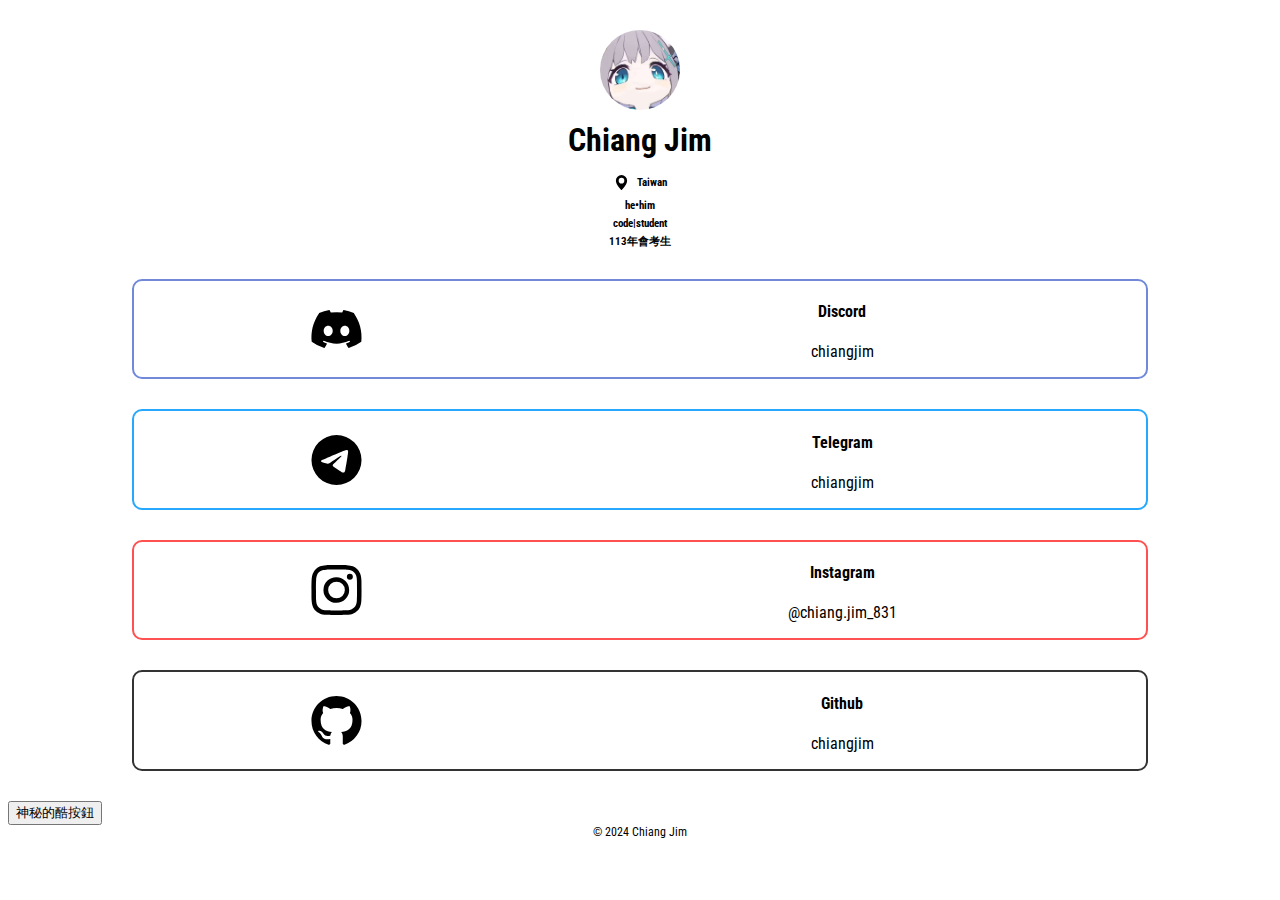
==== index.html @ 795166f2 "Update index.html" ====
<!DOCTYPE html>
<html lang="zh-Hant-TW">
    <head>
        <meta charset="utf-8">
        <meta name="viewport" content="width=device-width, initial-scale=1">
        <meta name="author" content="Chiang Jim">
        <meta name="keywords" content="Chiang Jim, Linktree">
        <meta property="og:title" content="Chiang Jim's Linktree">
        <meta name="og:description" content="Just a Linktree Web">
        <meta property="og:image" content="https://cdn.discordapp.com/avatars/627475236379557888/da6910cf0487740dc48dcf56c5064a41.png?size=2048&quality=lossless">
        <meta property="og:image:width" content="250">
        <meta property="og:image:height" content="250">
        <meta name="theme-color" content="#0080FF">
        <link rel="icon" href="./static/img/avatar.jpg" type="image/jpeg">
        <title>Chiang Jim's Linktree</title>
        <link rel="preconnect" href="https://fonts.googleapis.com">
<link rel="preconnect" href="https://fonts.gstatic.com" crossorigin>
<link href="https://fonts.googleapis.com/css2?family=Roboto+Condensed:wght@100&display=swap" rel="stylesheet">
        <link rel="stylesheet" href="./static/style.css">
    </head>
    <body>
        <div id=avatarandname>
            <img id="avatar" src="./static/img/avatar.jpg" alt="Chiang Jim's avatar">
            <h1>Chiang Jim</h1>
        </div>

        <div id=location>
                <img src="./static/img/icon/point.svg">
                <h6>Taiwan</h6>
        </div>

        <div id="introduction">
            <h6>he•him</h6>
            <h6>code|student</h6>
            <h6>113年會考生</h6>
        </div>

        <div class="card" id="discord-box">
            <img src="./static/img/icon/discord.svg">
            <div>
                <h4>Discord</h4>
                <p>chiangjim</p>
            </div>
        </div>

        <a href="https://t.me/chiangjim" target="_blank">
        <div class="card" id="telegram-box">
            <img src="./static/img/icon/telegram.svg">
            <div>
                <h4>Telegram</h4>
                <p>chiangjim</p>
            </div>
        </div>
        </a>

        <a href="https://www.instagram.com/chiang.jim_831?igsh=Ym45dGF2M2g0aTIx" target="_blank">
        <div class="card" id="instagram-box">
            <img src="./static/img/icon/instagram.svg">
            <div>
                <h4>Instagram</h4>
                <p>@chiang.jim_831</p>
            </div>
        </div>
        </a>

        <a href="https://github.com/chiangjim" target="_blank">
        <div class="card" id="github-box">
            <img src="./static/img/icon/github.svg">
            <div>
                <h4>Github</h4>
                <p>chiangjim</p>
            </div>
        </div>
        </a>
        <button onclick="location.href = 'https://potionbot.tk/rolling/owo';" >
            神秘的酷按鈕
        </button>

        <footer>
            &copy 2024 Chiang Jim
        </footer>

    </body>
</html>
---- static/style.css ----
body {
    font-family: 'Roboto Condensed', sans-serif;
}

footer {
    display: flex;
    flex-direction: row;
    justify-content: center;
    margin-top:auto;
    font-size:12px;
}

a:hover, a:visited, a:link, a:active, a:focus {
  text-decoration: none;
  color:black;
  outline:none;
}

a:hover {
  opacity: 0.6;
}

#avatarandname{
    display: flex;
    flex-direction: column;
    align-items: center;
    justify-content: center;
    margin-bottom: -30px;
    margin-top: 30px;
}

#avatarandname img {
    width: 80px;
    height: 80px;
    border-radius: 100%;
    margin-bottom: -10px;
}

#introduction {
    display: flex;
    flex-direction: column;
    align-items: center;
    justify-content: center;
    margin-bottom: 50px;
}

#introduction h6 {
    margin-bottom: -20px;
}

#location {
    display: flex;
    align-items: center;
    justify-content: center;
    margin-bottom: -40px;
}

#location img {
    margin-right: 8px;
    width: 15px;
    height: 15px;
}

#telegram-box {
  border: 2px solid #26a8ff;
}

#telegram-box:active {
  background-color: #26a8ff;
  color: white;
}

#instagram-box{
  border: 2px solid #FF5151;
}

#instagram-box img{
    padding-right: -10px;
}

#instagram-box:active {
  background-color: #FF5151;
  color: white;
}

#github-box {
  border: 2px solid #333333;
}

#github-box:active {
  background-color: #333333;
  color: white;
}

#discord-box {
  border: 2px solid #7289DA;
}

#discord-box:active {
  background-color: #7289DA;
  color: white;
}

.card {
    display: flex;
    flex-direction: row;
    align-items: center;
    border-radius: 10px;
    margin-bottom: 30px;
    width: 80%;
    margin-left: auto;
    margin-right: auto;
    text-align: center;
}

.card img {
    width: 50px;
    height: 50px;
    flex:2;
}

.card div {
    flex:3;
}
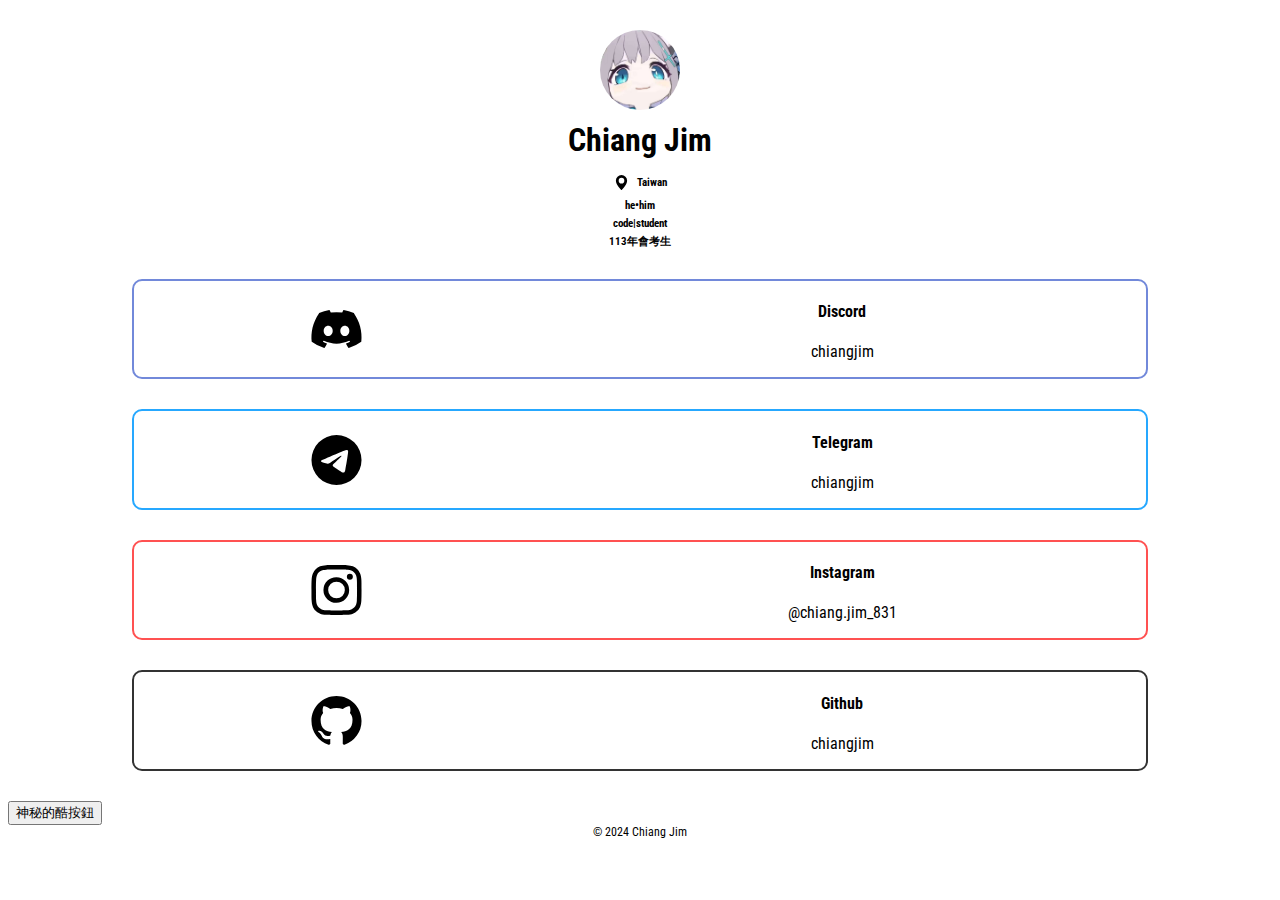
==== commit d4a6ce5e: "Update index.html" ====
--- a/index.html
+++ b/index.html
@@ -35,6 +35,7 @@
             <h6>113年會考生</h6>
         </div>
 
+        <a href="https://discord.com/users/627475236379557888" target="_blank">
         <div class="card" id="discord-box">
             <img src="./static/img/icon/discord.svg">
             <div>
@@ -42,6 +43,7 @@
                 <p>chiangjim</p>
             </div>
         </div>
+        </a>
 
         <a href="https://t.me/chiangjim" target="_blank">
         <div class="card" id="telegram-box">
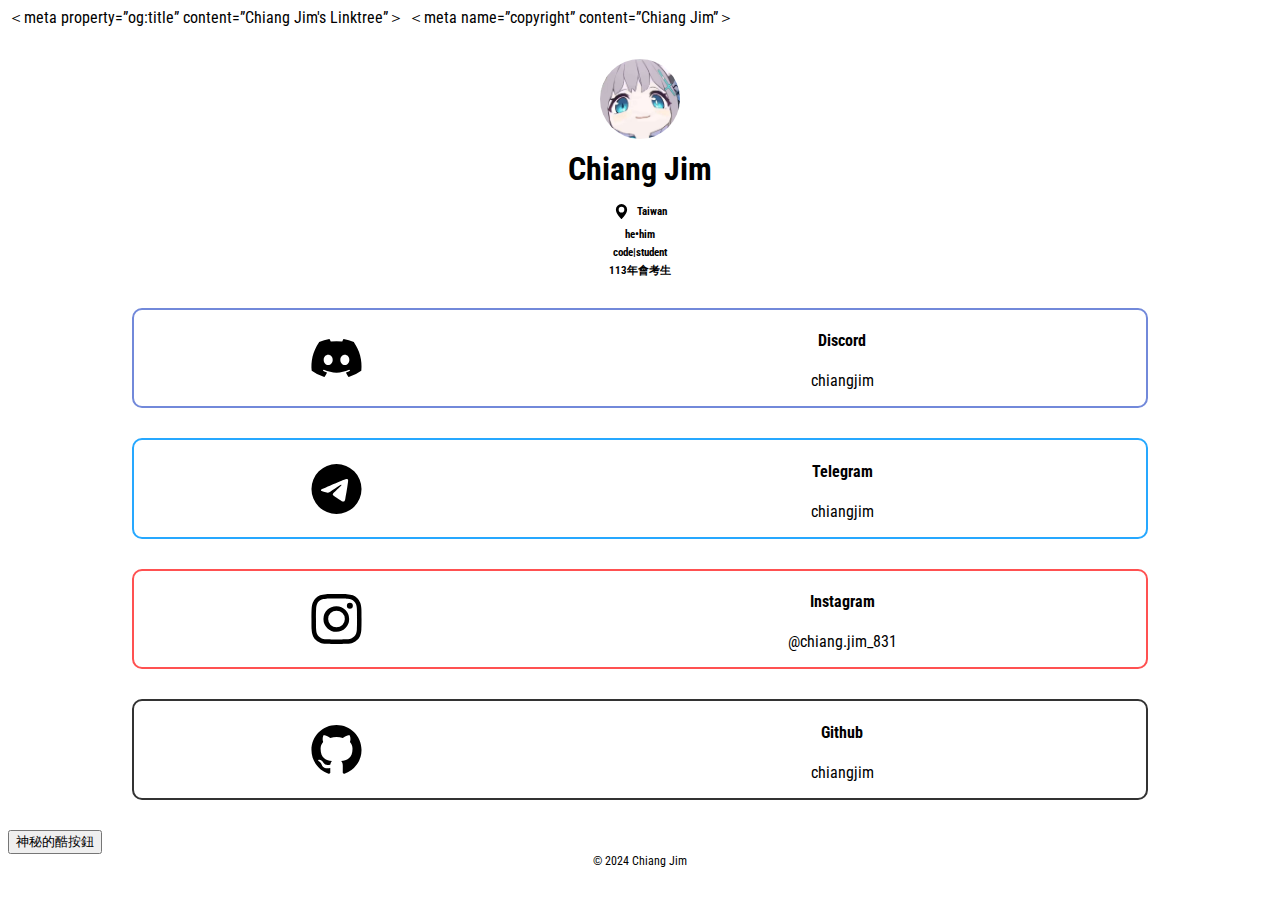
==== commit 8d85a923: "Update index.html" ====
--- a/index.html
+++ b/index.html
@@ -11,6 +11,8 @@
         <meta property="og:image:width" content="250">
         <meta property="og:image:height" content="250">
         <meta name="theme-color" content="#0080FF">
+        ＜meta property=”og:title” content=”Chiang Jim's Linktree”＞
+        ＜meta name=”copyright” content=”Chiang Jim”＞ 
         <link rel="icon" href="./static/img/avatar.jpg" type="image/jpeg">
         <title>Chiang Jim's Linktree</title>
         <link rel="preconnect" href="https://fonts.googleapis.com">
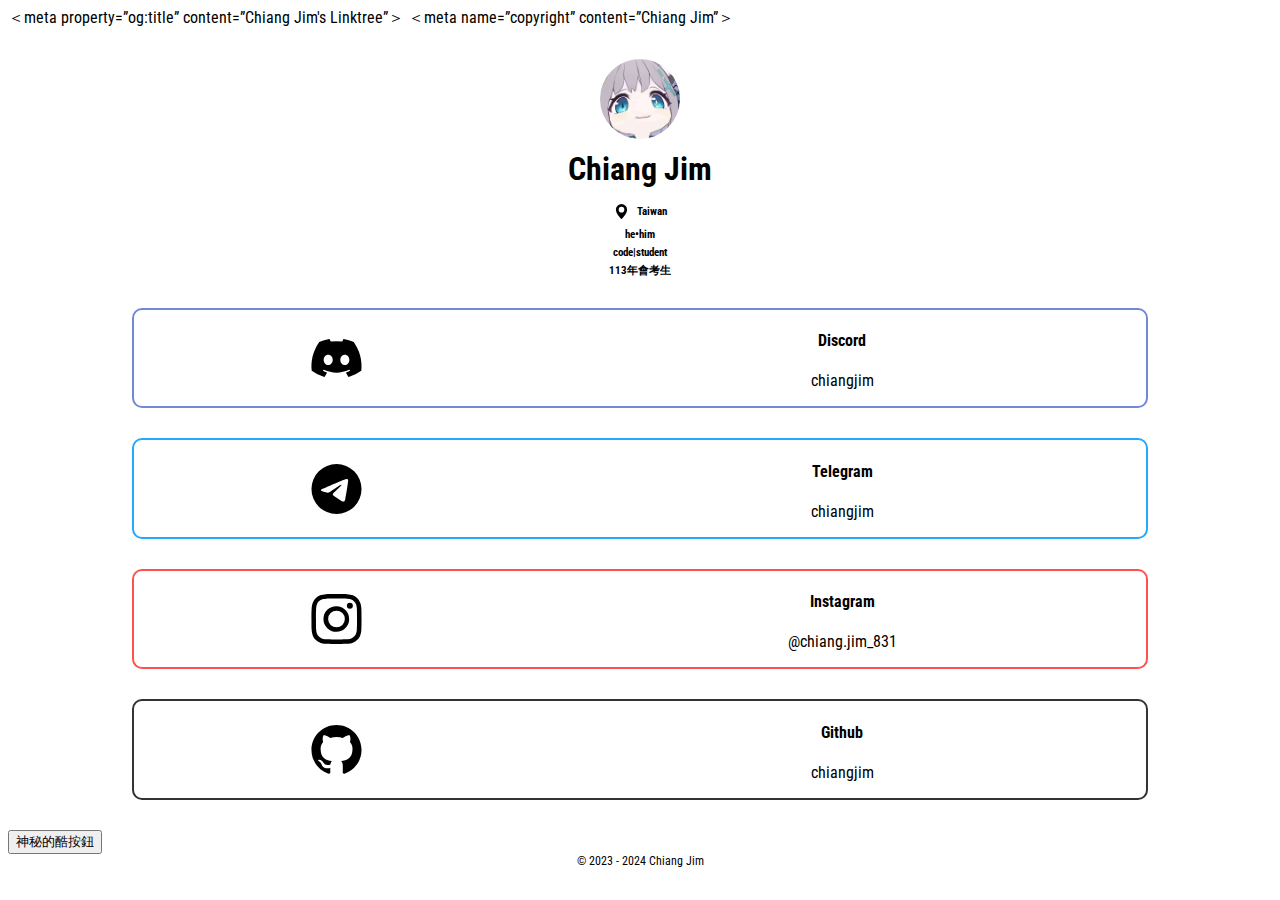
==== commit 5dbe9765: "Update index.html" ====
--- a/index.html
+++ b/index.html
@@ -81,7 +81,7 @@
         </button>
 
         <footer>
-            &copy 2024 Chiang Jim
+            &copy 2023 - 2024 Chiang Jim
         </footer>
 
     </body>
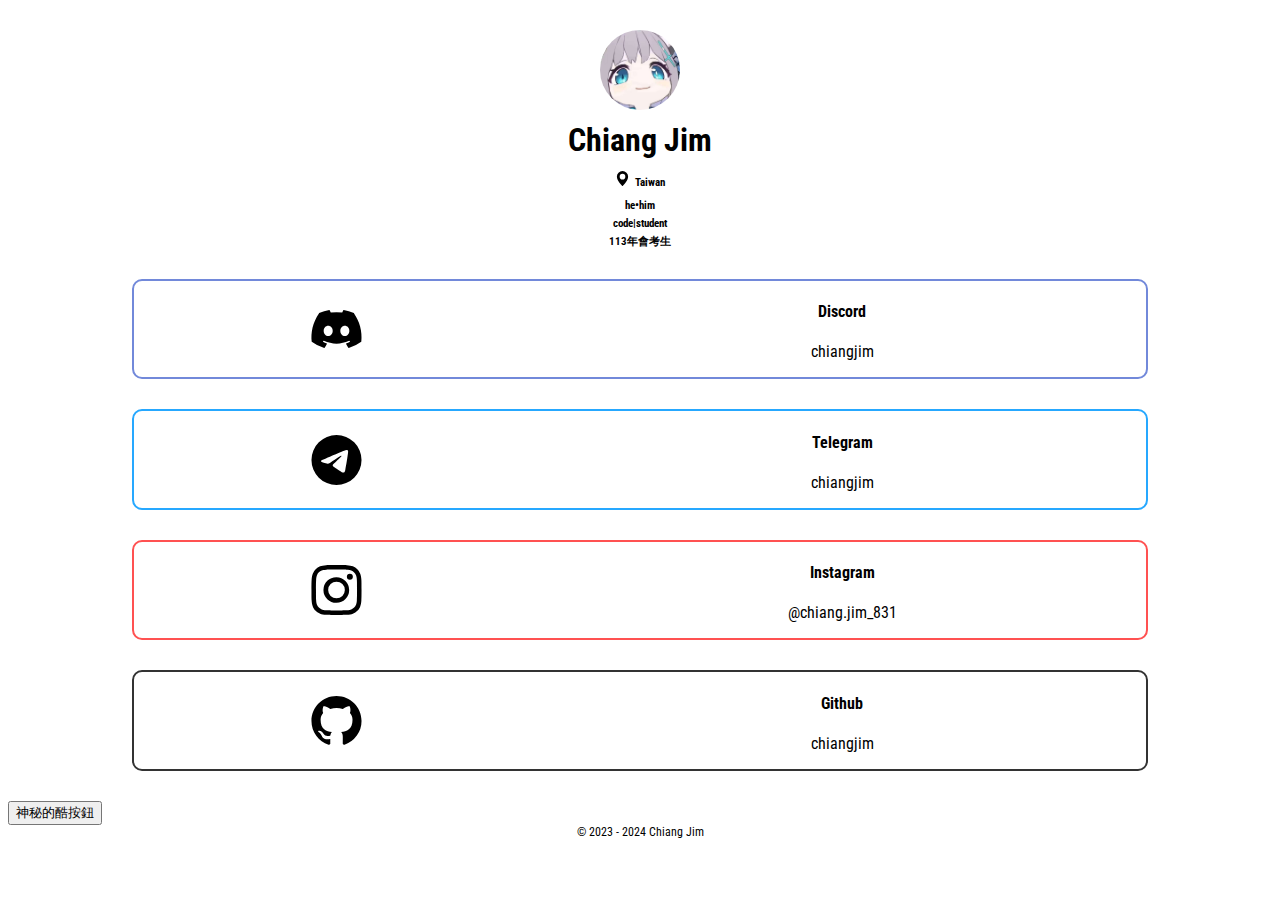
==== commit d315cb40: "Update index.html" ====
--- a/index.html
+++ b/index.html
@@ -11,8 +11,8 @@
         <meta property="og:image:width" content="250">
         <meta property="og:image:height" content="250">
         <meta name="theme-color" content="#0080FF">
-        ＜meta property=”og:title” content=”Chiang Jim's Linktree”＞
-        ＜meta name=”copyright” content=”Chiang Jim”＞ 
+        <meta property="og:title" content="Chiang Jim's Linktree">
+        <meta name="copyright" content="Chiang Jim">
         <link rel="icon" href="./static/img/avatar.jpg" type="image/jpeg">
         <title>Chiang Jim's Linktree</title>
         <link rel="preconnect" href="https://fonts.googleapis.com">
--- a/static/style.css
+++ b/static/style.css
@@ -56,9 +56,11 @@
 }
 
 #location img {
-    margin-right: 8px;
+    margin-right: 5px;
+    margin-bottom: 8px;
     width: 15px;
     height: 15px;
+
 }
 
 #telegram-box {
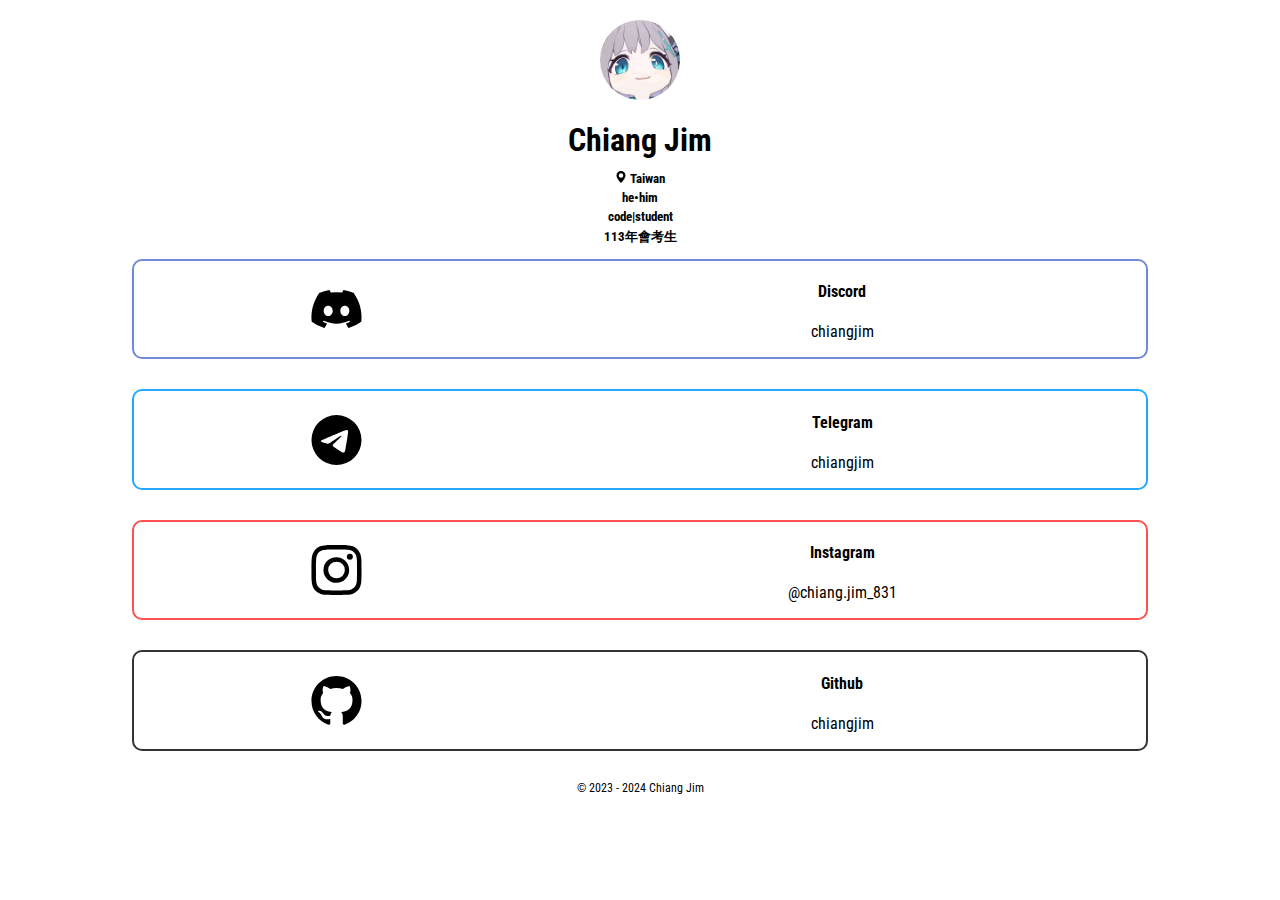
==== commit 04167636: "Linktree Big Update" ====
--- a/index.html
+++ b/index.html
@@ -26,15 +26,20 @@
             <h1>Chiang Jim</h1>
         </div>
 
-        <div id=location>
-                <img src="./static/img/icon/point.svg">
-                <h6>Taiwan</h6>
-        </div>
-
-        <div id="introduction">
-            <h6>he•him</h6>
-            <h6>code|student</h6>
-            <h6>113年會考生</h6>
+        <div id="card">
+            <div id="location">
+                <img src="./static/img/icon/location.svg"/>
+                <span>Taiwan</span>
+            </div>
+            <div id="pronoun">
+                <p>he•him</p>
+                </div>
+            <div id="identity">
+                <p>code|student</p>
+            </div>
+            <div id="remark">
+                <p>113年會考生</p>
+            </div>
         </div>
 
         <a href="https://discord.com/users/627475236379557888" target="_blank">
@@ -76,13 +81,11 @@
             </div>
         </div>
         </a>
-        <button onclick="location.href = 'https://potionbot.tk/rolling/owo';" >
-            神秘的酷按鈕
-        </button>
 
-        <footer>
-            &copy 2023 - 2024 Chiang Jim
+        <footer class="copy">
+            未載入JavaScript
         </footer>
+        <script src="./static/script.js"></script>
 
     </body>
 </html>--- a/static/style.css
+++ b/static/style.css
@@ -25,42 +25,31 @@
     flex-direction: column;
     align-items: center;
     justify-content: center;
-    margin-bottom: -30px;
-    margin-top: 30px;
+    margin-bottom: -10px;
+    margin-top: 20px;
 }
 
 #avatarandname img {
     width: 80px;
     height: 80px;
     border-radius: 100%;
-    margin-bottom: -10px;
+    margin-bottom: 0px;
 }
 
-#introduction {
-    display: flex;
-    flex-direction: column;
-    align-items: center;
-    justify-content: center;
-    margin-bottom: 50px;
+#location img{
+    width: 12px;
+    height: 12px;
+  }
+
+#location, #pronoun, #identity, #remark {
+  font-size: 13px;
+  text-align: center;
+  margin-bottom: -9px;
+  font-weight: bold;
 }
 
-#introduction h6 {
-    margin-bottom: -20px;
-}
-
-#location {
-    display: flex;
-    align-items: center;
-    justify-content: center;
-    margin-bottom: -40px;
-}
-
-#location img {
-    margin-right: 5px;
-    margin-bottom: 8px;
-    width: 15px;
-    height: 15px;
-
+#remark {
+  margin-bottom: 0px;
 }
 
 #telegram-box {
